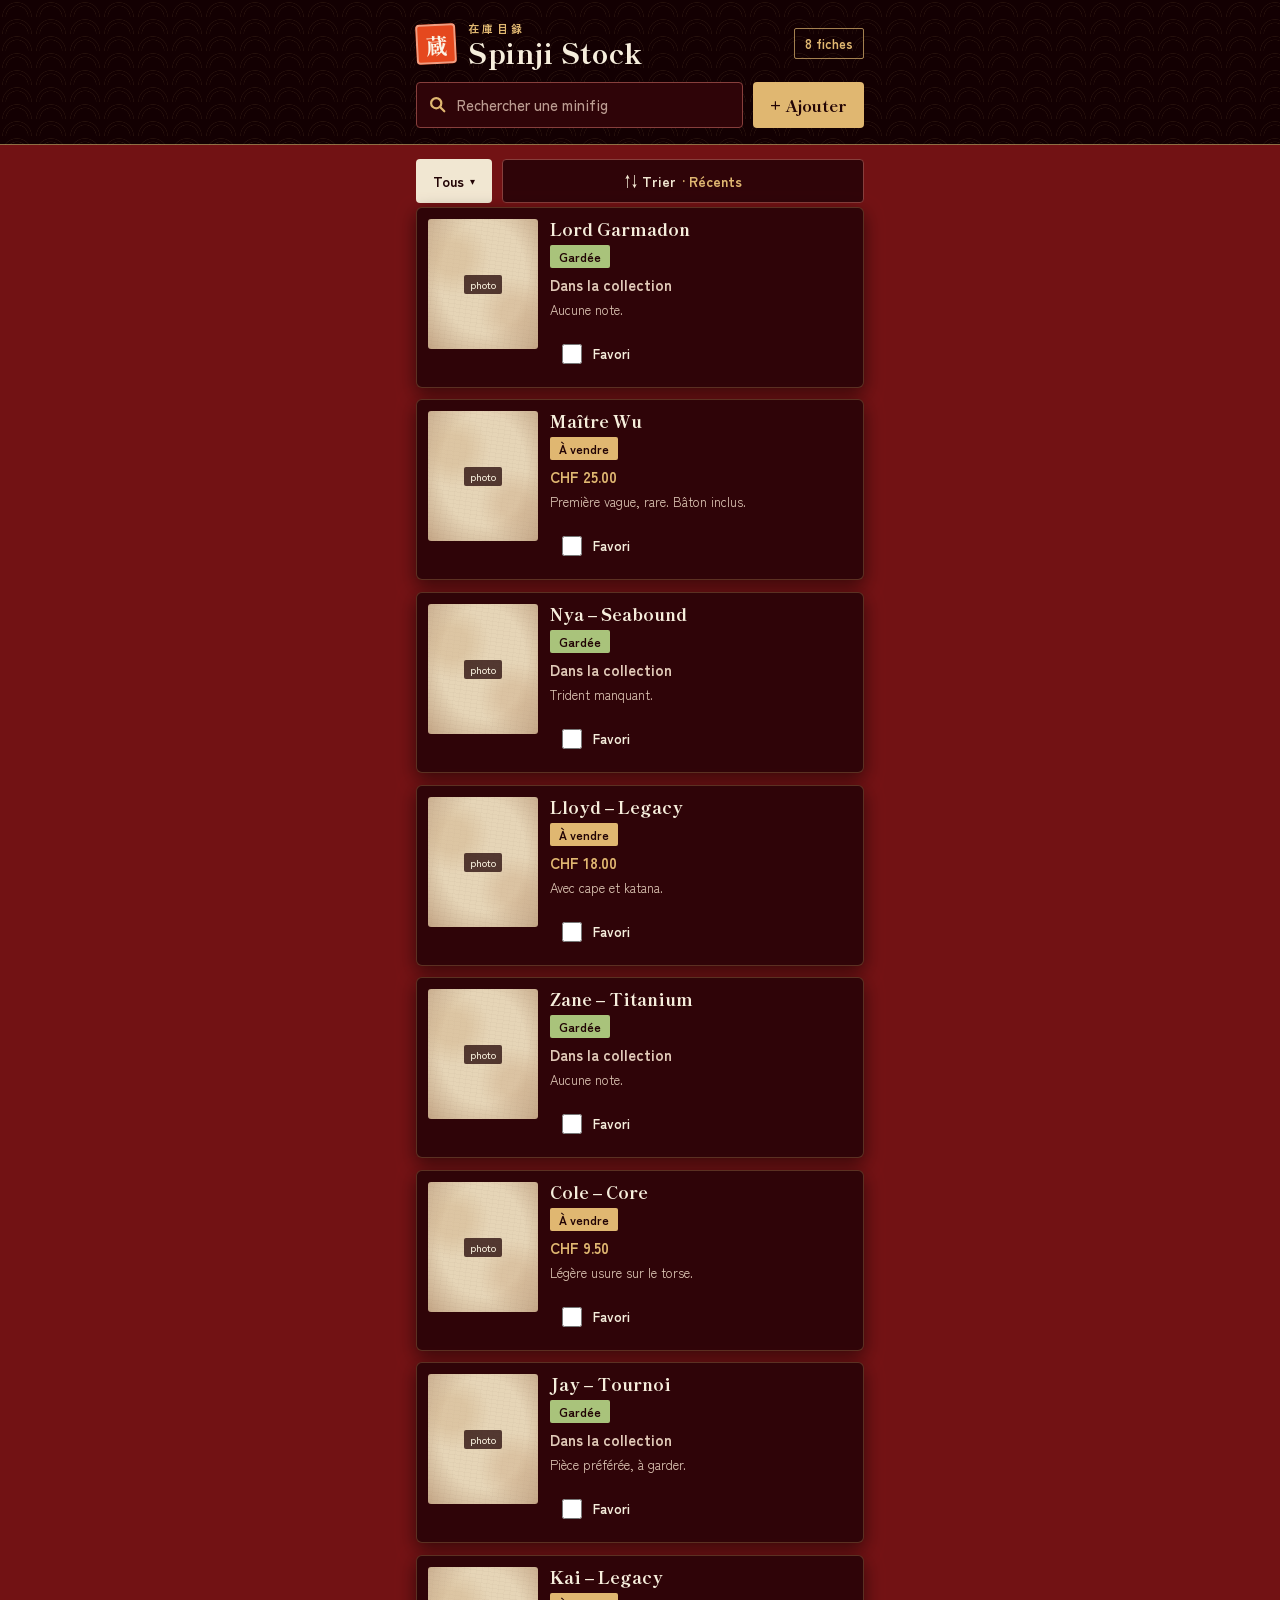
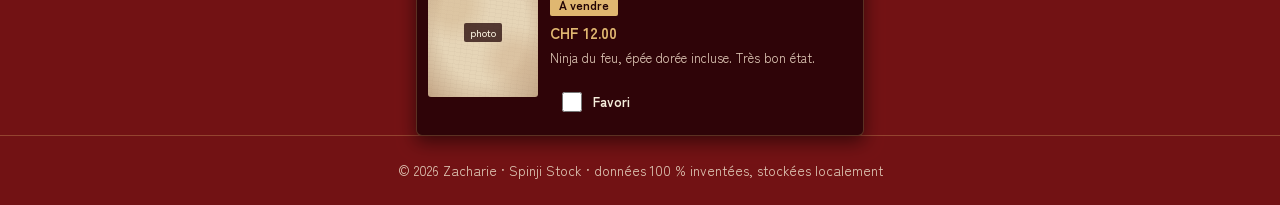
==== Projet/index.html @ 3c555c3f "ajout de la maquette" ====
<!DOCTYPE html>
<html lang="fr">
<head>
  <meta charset="utf-8">
  <meta name="viewport" content="width=device-width, initial-scale=1">
  <title>Spinji Stock — Collection Lego Ninjago</title>
  <link rel="preconnect" href="https://fonts.googleapis.com">
  <link rel="preconnect" href="https://fonts.gstatic.com" crossorigin>
  <link href="https://fonts.googleapis.com/css2?family=Shippori+Mincho+B1:wght@600;700;800&family=Zen+Kaku+Gothic+New:wght@500;700&display=swap" rel="stylesheet">
  <link rel="stylesheet" href="style.css">
  <link rel="stylesheet" href="exercices/s09/container-queries.css">
</head>
<body data-vue="liste">
  <header class="entete">
    <div class="contenu">
      <div class="titrage">
        <div class="sceau" id="sceau" lang="ja" aria-hidden="true">蔵</div>
        <div class="titrage-corps">
          <p class="titre-jp" lang="ja" id="titre-jp" aria-hidden="true">在庫目録</p>
          <h1 id="titre-ecran">Spinji Stock</h1>
        </div>
        <p class="compteur" id="compteur">0 fiche</p>
      </div>

      <nav aria-label="Navigation principale">
        <div class="nav-actions" data-vues="liste">
          <form class="recherche" role="search" id="form-recherche">
            <svg width="17" height="17" viewBox="0 0 20 20" fill="none" stroke="currentColor" stroke-width="2.6" stroke-linecap="round" aria-hidden="true"><circle cx="8.5" cy="8.5" r="6"></circle><line x1="13" y1="13" x2="18" y2="18"></line></svg>
            <label for="recherche" class="sr-only">Rechercher une minifig</label>
            <input type="search" id="recherche" placeholder="Rechercher une minifig" autocomplete="off">
            <button type="button" class="btn-effacer" id="effacer-recherche" aria-label="Effacer la recherche" hidden>✕</button>
          </form>
          <a href="#/ajout" class="btn btn-or">+ Ajouter</a>
        </div>

        <div data-vues="ajout" hidden>
          <button type="submit" form="form-fiche" class="btn btn-or btn-pleine" id="btn-enregistrer">Enregistrer</button>
        </div>

        <div data-vues="fiche" hidden>
          <a href="#/" class="btn btn-pleine">← Retour</a>
        </div>
      </nav>
    </div>
  </header>

  <main class="contenu">
    <!-- Écran 1 : liste -->
    <section id="vue-liste" data-vues="liste" aria-labelledby="titre-ecran">
      <div class="barre-outils">
        <button type="button" class="btn btn-filtre" id="btn-filtre" aria-haspopup="true" aria-expanded="false" aria-controls="menu-filtre">
          <span id="libelle-filtre">Tous</span> <span aria-hidden="true" style="font-size:10px">▾</span>
        </button>
        <button type="button" class="btn btn-tri" id="btn-tri">⇅ Trier <span id="libelle-tri">· Récents</span></button>
        <ul class="menu-filtre" id="menu-filtre" hidden>
          <li><button type="button" data-filtre="tous" aria-checked="true" role="menuitemradio">Tous <span class="coche" aria-hidden="true">✓</span></button></li>
          <li><button type="button" data-filtre="vendre" aria-checked="false" role="menuitemradio">À vendre <span class="coche" aria-hidden="true"></span></button></li>
          <li><button type="button" data-filtre="gardee" aria-checked="false" role="menuitemradio">Gardées <span class="coche" aria-hidden="true"></span></button></li>
        </ul>
      </div>

      <ul class="cartes-grille" id="liste-cartes" aria-live="polite"></ul>

      <div class="etat-vide" id="etat-vide" hidden>
        <div class="kanji" lang="ja" aria-hidden="true">空</div>
        <h2>Aucune fiche</h2>
        <p>Ta collection est vide. Touche « Ajouter » pour créer ta première fiche.</p>
      </div>

      <div class="etat-vide" id="etat-aucun-resultat" hidden>
        <div class="kanji" lang="ja" aria-hidden="true">無</div>
        <h2>Aucun résultat</h2>
        <p id="texte-aucun-resultat"></p>
        <button type="button" class="btn" id="btn-tout-effacer">Effacer la recherche</button>
      </div>
    </section>

    <!-- Écran 2 : ajout / modification -->
    <section id="vue-ajout" data-vues="ajout" class="vue-etroite" aria-labelledby="titre-ecran" hidden>
      <p class="resume-erreurs" id="resume-erreurs" role="alert" hidden></p>

      <form id="form-fiche" class="formulaire" novalidate>
        <input type="file" accept="image/*" id="champ-fichier" hidden>
        <div class="champ" id="zone-photo"></div>

        <div class="champ">
          <label for="champ-nom">Nom <span class="requis" aria-hidden="true">*</span></label>
          <input type="text" id="champ-nom" placeholder="Ex. Kai – Legacy" autocomplete="off" aria-describedby="erreur-nom" required>
          <span class="erreur" id="erreur-nom" hidden></span>
        </div>

        <div class="champ">
          <label for="champ-num">Numéro / set</label>
          <input type="text" id="champ-num" placeholder="Ex. njo123 · 70751" autocomplete="off">
        </div>

        <div class="ligne-prix">
          <div class="champ champ-prix">
            <label for="champ-prix">Prix CHF</label>
            <input type="text" id="champ-prix" inputmode="decimal" placeholder="0.00" autocomplete="off" aria-describedby="erreur-prix aide-prix">
          </div>
          <fieldset class="champ champ-statut">
            <legend class="libelle">Statut</legend>
            <div class="segments">
              <label><input type="radio" name="statut" value="vendre"> <span lang="ja">売</span> À vendre</label>
              <label><input type="radio" name="statut" value="gardee" checked> <span lang="ja">蔵</span> Gardée</label>
            </div>
          </fieldset>
        </div>
        <span class="erreur" id="erreur-prix" hidden></span>
        <span class="aide" id="aide-prix">Choisis « À vendre » pour indiquer un prix.</span>

        <div class="champ">
          <label for="champ-notes">Notes</label>
          <textarea id="champ-notes" rows="2" placeholder="État, accessoires, provenance…"></textarea>
        </div>
      </form>

      <button type="button" class="btn btn-pleine" id="btn-reinit">Réinitialiser</button>
      <a href="#/" class="btn btn-lien">← Retour à la liste</a>
    </section>

    <!-- Écran 3 : fiche -->
    <section id="vue-fiche" data-vues="fiche" class="vue-etroite" aria-labelledby="titre-ecran" hidden>
      <article class="fiche" id="fiche-contenu"></article>
      <div class="actions-fiche">
        <a href="#/" class="btn" id="lien-modifier">Modifier</a>
        <button type="button" class="btn btn-rouge" id="btn-supprimer">Supprimer</button>
      </div>
    </section>
  </main>

  <aside>
    <dialog id="dialogue-suppression" aria-labelledby="titre-dialogue">
      <h2 id="titre-dialogue"></h2>
      <p>La fiche sera retirée de ta collection. Action irréversible.</p>
      <div class="dialogue-actions">
        <button type="button" class="btn" id="btn-annuler">Annuler</button>
        <button type="button" class="btn btn-rouge" id="btn-confirmer">Oui, supprimer</button>
      </div>
    </dialog>
    <p class="toast" id="toast" role="status" hidden></p>
  </aside>

  <footer class="pied">
    <p>© 2026 Zacharie · Spinji Stock · données 100 % inventées, stockées localement</p>
  </footer>

  <script src="js/app.js"></script>
</body>
</html>
---- Projet/style.css ----
/* Spinji Stock — design tokens (variante « Enji » de la maquette : rouge sombre + or) */
:root {
  --color-bg: oklch(0.36 0.13 26);
  --color-header: oklch(0.12 0.045 20);
  --color-surface: oklch(0.2 0.07 20);
  --color-surface-hover: oklch(0.24 0.08 20);
  --color-field: oklch(0.14 0.05 20);
  --color-text: oklch(0.95 0.025 85);
  --color-text-muted: oklch(0.85 0.035 60);
  --color-paper: oklch(0.93 0.03 85);
  --color-ink: oklch(0.17 0.054 22);
  --color-primary: oklch(0.8 0.1 80);
  --color-primary-hover: oklch(0.86 0.08 82);
  --color-seal: oklch(0.62 0.2 35);
  --color-danger: oklch(0.5 0.19 33);
  --color-green: oklch(0.78 0.1 125);
  --color-border: oklch(0.46 0.1 24);
  --color-gold-line: oklch(0.8 0.1 80 / 0.3);
  --color-error: oklch(0.86 0.11 70);
  --color-favori-bg: oklch(0.29 0.09 24);
  --font-sans: "Zen Kaku Gothic New", system-ui, -apple-system, "Segoe UI", sans-serif;
  --font-titre: "Shippori Mincho B1", Georgia, serif;
  --space-1: 4px;
  --space-2: 8px;
  --space-3: 16px;
  --space-4: 24px;
  --space-5: 32px;
  --radius-card: 6px;
  --radius-btn: 4px;
  --radius-champ: 3px;
  --ombre-carte: 0 6px 18px oklch(0.08 0.04 20 / 0.55);
  --papier:
    radial-gradient(ellipse at 50% 45%, transparent 55%, oklch(0.62 0.07 60 / 0.55) 100%),
    radial-gradient(circle at 22% 30%, oklch(0.8 0.06 75 / 0.55) 0 12%, transparent 30%),
    radial-gradient(circle at 78% 72%, oklch(0.78 0.06 70 / 0.5) 0 10%, transparent 28%),
    repeating-linear-gradient(8deg, oklch(0.7 0.04 70 / 0.08) 0 1px, transparent 1px 4px),
    repeating-linear-gradient(97deg, oklch(0.7 0.04 70 / 0.06) 0 1px, transparent 1px 6px),
    oklch(0.88 0.045 82);
}

* {
  box-sizing: border-box;
}

body {
  margin: 0;
  background-color: var(--color-bg);
  color: var(--color-text);
  font-family: var(--font-sans);
  line-height: 1.5;
  min-height: 100vh;
  display: flex;
  flex-direction: column;
}

h1, h2, h3, p {
  margin: 0;
}

a {
  color: var(--color-primary);
}

:focus-visible {
  outline: 3px solid var(--color-primary);
  outline-offset: 2px;
}

[hidden] {
  display: none !important;
}

.sr-only {
  position: absolute;
  width: 1px;
  height: 1px;
  overflow: hidden;
  clip: rect(0 0 0 0);
  white-space: nowrap;
}

.contenu {
  width: 100%;
  max-width: 480px; /* largeur d'un téléphone, même sur ordinateur */
  margin: 0 auto;
  padding: 0 var(--space-3);
}

/* ---------- En-tête ---------- */
.entete {
  background:
    radial-gradient(circle at 50% 100%, transparent 44%, oklch(0.8 0.1 80 / 0.1) 46%, transparent 49%, transparent 58%, oklch(0.8 0.1 80 / 0.1) 60%, transparent 63%) 0 0 / 34px 17px,
    var(--color-header);
  border-bottom: 1px solid oklch(0.8 0.1 80 / 0.6);
}

.entete .contenu {
  padding-top: 20px;
  padding-bottom: var(--space-3);
  display: flex;
  flex-direction: column;
  gap: 14px;
}

.titrage {
  display: flex;
  align-items: center;
  gap: 12px;
}

.sceau {
  flex: none;
  width: 40px;
  height: 40px;
  display: flex;
  align-items: center;
  justify-content: center;
  border-radius: 4px;
  background: var(--color-seal);
  color: oklch(0.97 0.02 85);
  font: 800 22px var(--font-titre);
  box-shadow: inset 0 0 0 2px oklch(0.97 0.02 85 / 0.5);
  transform: rotate(-3deg);
}

.titrage-corps {
  flex: 1;
  min-width: 0;
  display: flex;
  flex-direction: column;
  gap: 1px;
}

.titre-jp {
  font: 700 11px var(--font-sans);
  letter-spacing: 0.3em;
  color: var(--color-primary);
}

.entete h1 {
  font: 800 26px/1.1 var(--font-titre);
  letter-spacing: 0.02em;
}

.compteur {
  flex: none;
  font: 700 13px var(--font-sans);
  padding: 5px 10px;
  border: 1px solid oklch(0.8 0.1 80 / 0.7);
  border-radius: 2px;
  color: var(--color-primary);
}

.nav-actions {
  display: flex;
  gap: 10px;
}

.recherche {
  flex: 1;
  min-width: 0;
  display: flex;
  align-items: center;
  gap: 9px;
  height: 46px;
  padding: 0 12px;
  background: var(--color-surface);
  border: 1px solid var(--color-border);
  border-radius: var(--radius-btn);
  color: var(--color-primary);
}

.recherche svg {
  flex: none;
}

.recherche input {
  flex: 1;
  min-width: 0;
  height: 100%;
  border: none;
  background: transparent;
  color: var(--color-paper);
  font: 500 15px var(--font-sans);
}

.recherche input::placeholder {
  color: oklch(0.72 0.04 40);
}

.recherche input:focus-visible {
  outline: none;
}

.recherche:has(input:focus-visible) {
  outline: 3px solid var(--color-primary);
  outline-offset: 2px;
}

.btn-effacer {
  flex: none;
  width: 30px;
  height: 30px;
  border: 1px solid var(--color-border);
  border-radius: 2px;
  background: transparent;
  color: var(--color-paper);
  font-size: 16px;
  cursor: pointer;
}

/* ---------- Boutons ---------- */
.btn {
  display: inline-flex;
  align-items: center;
  justify-content: center;
  gap: 6px;
  min-height: 46px;
  padding: 0 16px;
  border: 1px solid oklch(0.93 0.03 85 / 0.6);
  border-radius: var(--radius-btn);
  background: transparent;
  color: var(--color-paper);
  font: 700 16px var(--font-titre);
  text-decoration: none;
  cursor: pointer;
}

.btn:hover {
  background: var(--color-surface);
}

.btn-or {
  border-color: transparent;
  background: var(--color-primary);
  color: var(--color-ink);
  font-weight: 800;
}

.btn-or:hover {
  background: var(--color-primary-hover);
}

.btn-rouge {
  border-color: transparent;
  background: var(--color-danger);
  color: oklch(0.97 0.02 85);
  font-weight: 800;
}

.btn-rouge:hover {
  background: oklch(0.44 0.17 33);
}

.btn-pleine {
  width: 100%;
  min-height: 50px;
}

.btn-lien {
  align-self: center;
  min-height: 44px;
  padding: 0 12px;
  border: none;
  color: var(--color-primary);
  font: 700 15px var(--font-sans);
  text-decoration: underline;
  text-underline-offset: 4px;
}

.btn-lien:hover {
  background: transparent;
}

/* ---------- Filtres ---------- */
.barre-outils {
  position: relative;
  display: flex;
  gap: 10px;
  padding-top: 14px;
  padding-bottom: var(--space-1);
}

.barre-outils .btn {
  min-height: 44px;
  font: 700 14px var(--font-sans);
}

.btn-filtre {
  flex: none;
  border-color: transparent;
  background: var(--color-paper);
  color: var(--color-ink);
}

.btn-filtre:hover {
  background: var(--color-primary-hover);
}

.btn-tri {
  flex: 1;
  min-width: 0;
  border-color: var(--color-border);
  background: var(--color-surface);
}

.btn-tri span {
  color: var(--color-primary);
}

.menu-filtre {
  position: absolute;
  top: 64px;
  left: var(--space-3);
  z-index: 6;
  min-width: 200px;
  margin: 0;
  padding: 6px;
  list-style: none;
  border-radius: var(--radius-btn);
  background: var(--color-paper);
  color: var(--color-ink);
  box-shadow: 0 14px 34px oklch(0 0 0 / 0.45);
}

.menu-filtre button {
  width: 100%;
  min-height: 44px;
  padding: 0 12px;
  border: none;
  border-radius: 2px;
  background: transparent;
  color: var(--color-ink);
  font: 700 15px var(--font-sans);
  display: flex;
  justify-content: space-between;
  align-items: center;
  cursor: pointer;
}

.menu-filtre button[aria-checked="true"] {
  background: oklch(0.86 0.05 85);
}

.menu-filtre .coche {
  color: var(--color-danger);
}

/* ---------- Grille de cartes (mobile first) ---------- */
main {
  flex: 1;
  padding-top: 12px;
  padding-bottom: var(--space-5);
}

.cartes-grille {
  display: grid;
  grid-template-columns: 1fr;
  gap: 12px;
  margin: 0;
  padding: 0;
  list-style: none;
}

.carte {
  position: relative;
  display: flex;
  flex-direction: column;
  gap: 12px;
  padding: 11px;
  border: 1px solid oklch(0.8 0.1 80 / 0.25);
  border-radius: var(--radius-card);
  background: var(--color-surface);
  box-shadow: var(--ombre-carte);
  transition: background-color 0.15s ease, border-color 0.15s ease;
}

.carte:hover {
  background: var(--color-surface-hover);
}

.carte-nouvelle {
  border: 2px solid var(--color-primary);
}

.carte-photo,
.fiche-photo {
  position: relative;
  display: flex;
  align-items: center;
  justify-content: center;
  overflow: hidden;
  border-radius: 3px;
  background: var(--papier);
}

.carte-photo {
  height: 120px;
}

.carte-photo img,
.fiche-photo img {
  position: absolute;
  inset: 0;
  width: 100%;
  height: 100%;
  object-fit: contain;
}

.photo-vide {
  padding: 2px 6px;
  border-radius: 2px;
  background: oklch(0.17 0.054 22 / 0.75);
  color: var(--color-text);
  font: 500 10px var(--font-sans);
}

.carte-corps {
  display: flex;
  flex-direction: column;
  gap: 6px;
  min-width: 0;
}

.carte-nom {
  font: 800 17px/1.2 var(--font-titre);
  text-wrap: pretty;
}

.carte-lien {
  color: var(--color-text);
  text-decoration: none;
}

.carte-lien::after {
  content: "";
  position: absolute;
  inset: 0;
}

.badge {
  align-self: flex-start;
  padding: 3px 9px;
  border-radius: 2px;
  background: var(--color-green);
  color: var(--color-ink);
  font: 700 12px var(--font-sans);
}

.badge-vendre {
  background: var(--color-primary);
}

.prix {
  font: 700 15px var(--font-sans);
  color: var(--color-text-muted);
}

.prix-vendre {
  color: var(--color-primary);
}

.notes-courtes {
  font-size: 13px;
  line-height: 1.4;
  color: var(--color-text-muted);
  display: -webkit-box;
  -webkit-line-clamp: 2;
  -webkit-box-orient: vertical;
  overflow: hidden;
}

/* Favori (case à cocher) */
.favori {
  position: relative;
  z-index: 1;
  align-self: flex-start;
  display: inline-flex;
  align-items: center;
  gap: var(--space-2);
  min-height: 44px;
  padding: 0 var(--space-2);
  font: 700 13px var(--font-sans);
  cursor: pointer;
}

.toggle-favori {
  width: 20px;
  height: 20px;
  accent-color: var(--color-primary);
  cursor: pointer;
}

/* ---------- États vides ---------- */
.etat-vide {
  margin: 40px auto 0;
  max-width: 300px;
  display: flex;
  flex-direction: column;
  align-items: center;
  gap: 12px;
  text-align: center;
}

.etat-vide .kanji {
  width: 84px;
  height: 84px;
  display: flex;
  align-items: center;
  justify-content: center;
  border: 1px solid oklch(0.8 0.1 80 / 0.6);
  border-radius: 999px;
  color: var(--color-primary);
  font: 800 36px var(--font-titre);
}

.etat-vide h2 {
  margin-top: var(--space-1);
  font: 800 21px var(--font-titre);
}

.etat-vide p {
  line-height: 1.6;
  color: var(--color-text-muted);
}

/* ---------- Formulaire & fiche ---------- */
.vue-etroite {
  max-width: 680px;
  margin-inline: auto;
  display: flex;
  flex-direction: column;
  gap: 14px;
  padding-top: var(--space-3);
}

.resume-erreurs {
  display: flex;
  gap: 10px;
  align-items: center;
  padding: 10px 12px;
  border-left: 5px solid oklch(0.58 0.2 33);
  border-radius: var(--radius-btn);
  background: var(--color-paper);
  color: var(--color-ink);
  font: 700 15px var(--font-sans);
}

.resume-erreurs::before {
  content: "誤";
  font: 800 18px var(--font-titre);
  color: var(--color-danger);
}

.formulaire,
.fiche {
  padding: 18px var(--space-3);
  border: 1px solid var(--color-gold-line);
  border-radius: var(--radius-card);
  background: var(--color-surface);
  box-shadow: 0 8px 24px oklch(0.08 0.04 20 / 0.55);
  display: flex;
  flex-direction: column;
  gap: 15px;
}

.champ {
  display: flex;
  flex-direction: column;
  gap: 6px;
}

.champ > label,
.libelle {
  font: 700 14px var(--font-sans);
}

.requis {
  color: var(--color-primary);
}

.champ input[type="text"],
.champ textarea {
  width: 100%;
  min-height: 48px;
  padding: 0 12px;
  border: 1px solid var(--color-border);
  border-radius: var(--radius-champ);
  background: var(--color-field);
  color: var(--color-paper);
  font: 500 16px var(--font-sans);
}

.champ textarea {
  padding: 10px 12px;
  font-size: 15px;
  line-height: 1.5;
  resize: vertical;
}

.champ input::placeholder,
.champ textarea::placeholder {
  color: oklch(0.68 0.04 40);
}

.champ input:focus-visible,
.champ textarea:focus-visible {
  outline: none;
  border-color: var(--color-primary);
}

.champ [aria-invalid="true"] {
  border-color: var(--color-error);
}

.erreur {
  font: 700 14px var(--font-sans);
  color: var(--color-error);
}

.erreur::before {
  content: "⚠ ";
}

.aide {
  font-size: 13px;
  color: var(--color-text-muted);
}

.ligne-prix {
  display: grid;
  grid-template-columns: minmax(0, 0.9fr) minmax(0, 2fr);
  gap: 10px;
}

.champ-statut {
  min-width: 0;
  margin: 0;
  padding: 0;
  border: none;
}

.champ-statut legend {
  margin-bottom: 6px;
}

.champ-prix input:disabled {
  opacity: 0.5;
}

.segments {
  display: grid;
  grid-template-columns: 1fr 1fr;
  gap: 3px;
  height: 48px;
  padding: 3px;
  border: 1px solid var(--color-border);
  border-radius: var(--radius-champ);
  background: var(--color-field);
}

.segments label {
  position: relative;
  display: flex;
  align-items: center;
  justify-content: center;
  gap: 4px;
  border-radius: 2px;
  color: var(--color-text-muted);
  font: 700 14px var(--font-sans);
  cursor: pointer;
}

.segments input {
  position: absolute;
  opacity: 0;
}

.segments label:has(input[value="vendre"]:checked) {
  background: var(--color-primary);
  color: var(--color-ink);
}

.segments label:has(input[value="gardee"]:checked) {
  background: var(--color-green);
  color: var(--color-ink);
}

.segments label:has(input:focus-visible) {
  outline: 3px solid var(--color-primary);
  outline-offset: 2px;
}

.photo-champ,
.btn-photo {
  align-self: center;
  width: 160px;
  height: 189px;
  border-radius: 3px;
}

.photo-champ {
  position: relative;
  overflow: hidden;
  background: var(--papier);
}

.photo-champ img {
  width: 100%;
  height: 100%;
  object-fit: contain;
}

.btn-photo {
  display: flex;
  flex-direction: column;
  align-items: center;
  justify-content: center;
  gap: var(--space-2);
  border: 1px dashed oklch(0.45 0.08 40);
  background: var(--papier);
  color: oklch(0.2 0.06 22);
  font: 700 14px var(--font-sans);
  cursor: pointer;
}

.btn-photo .kanji-photo {
  font: 800 28px var(--font-titre);
  color: var(--color-danger);
}

.photo-champ .btn-changer {
  position: absolute;
  left: var(--space-2);
  right: var(--space-2);
  bottom: var(--space-2);
  min-height: 44px;
  border: none;
  border-radius: 3px;
  background: oklch(0.17 0.054 22 / 0.85);
  color: var(--color-paper);
  font: 700 13px var(--font-sans);
  cursor: pointer;
}

.fiche {
  gap: 14px;
  padding: var(--space-3);
}

.fiche-photo {
  height: 191px;
}

.fiche-sceau {
  position: absolute;
  top: 12px;
  right: 12px;
  width: 44px;
  height: 44px;
  display: flex;
  align-items: center;
  justify-content: center;
  border-radius: 4px;
  background: var(--color-green);
  color: var(--color-ink);
  font: 800 24px var(--font-titre);
  transform: rotate(-4deg);
  box-shadow: inset 0 0 0 2px oklch(0.17 0.054 22 / 0.35);
}

.fiche-sceau.vendre {
  background: var(--color-primary);
}

.fiche h2 {
  font: 800 27px/1.1 var(--font-titre);
  text-wrap: pretty;
}

.fiche .num {
  font: 700 13px var(--font-sans);
  color: var(--color-text-muted);
}

.fiche dl {
  margin: 0;
  display: flex;
  flex-direction: column;
  gap: 12px;
}

.fiche-ligne {
  display: flex;
  justify-content: space-between;
  align-items: baseline;
  gap: var(--space-3);
  padding-top: 12px;
  border-top: 1px solid var(--color-gold-line);
}

.fiche-ligne dt {
  font: 700 14px var(--font-sans);
  color: var(--color-text-muted);
}

.fiche-ligne dd {
  margin: 0;
  font: 700 15px var(--font-sans);
}

.fiche-ligne .prix {
  font: 800 22px var(--font-titre);
}

.fiche-notes {
  display: flex;
  flex-direction: column;
  gap: 6px;
  padding: 12px;
  border-radius: 4px;
  background: var(--color-field);
}

.fiche-notes h3 {
  font: 800 14px var(--font-titre);
  color: var(--color-primary);
}

.fiche-notes p {
  line-height: 1.55;
}

.actions-fiche {
  display: flex;
  flex-wrap: wrap;
  justify-content: center;
  gap: var(--space-3);
}

/* ---------- Dialogue de confirmation & toast ---------- */
dialog {
  width: calc(100% - 36px);
  max-width: 420px;
  padding: 20px 18px 18px;
  border: none;
  border-radius: var(--radius-card);
  background: var(--color-paper);
  color: var(--color-ink);
  box-shadow: 0 14px 34px oklch(0 0 0 / 0.5);
}

dialog::backdrop {
  background: oklch(0.1 0.04 20 / 0.7);
}

dialog h2 {
  margin-bottom: 12px;
  font: 800 21px/1.3 var(--font-titre);
}

dialog p {
  color: oklch(0.35 0.04 25);
}

.dialogue-actions {
  display: grid;
  grid-template-columns: 1fr 1fr;
  gap: 10px;
  margin-top: var(--space-3);
}

.dialogue-actions .btn {
  min-height: 48px;
  font: 700 15px var(--font-sans);
}

.dialogue-actions .btn:not(.btn-rouge) {
  border-color: var(--color-ink);
  color: var(--color-ink);
}

.dialogue-actions .btn:not(.btn-rouge):hover {
  background: oklch(0.86 0.05 85);
}

.toast {
  position: fixed;
  left: 50%;
  bottom: var(--space-4);
  z-index: 20;
  max-width: calc(100% - 32px);
  transform: translateX(-50%);
  padding: 10px var(--space-3);
  border-radius: var(--radius-btn);
  background: var(--color-primary);
  color: var(--color-ink);
  box-shadow: 0 8px 24px oklch(0 0 0 / 0.4);
  font: 800 14px var(--font-sans);
}

/* ---------- Pied de page ---------- */
.pied {
  padding: var(--space-4) var(--space-3);
  text-align: center;
  font-size: 0.85rem;
  color: var(--color-text-muted);
  border-top: 1px solid var(--color-gold-line);
}

/* ---------- Bureau (≥ 768px) ---------- */
@media (min-width: 768px) {
  /* Mise en page volontairement identique au mobile : colonne unique de 480px */
  .entete h1 {
    font-size: 28px;
  }

  .vue-etroite {
    padding-top: var(--space-4);
  }
}

@media (prefers-reduced-motion: reduce) {
  *, *::before, *::after {
    transition-duration: 0.01ms !important;
    animation-duration: 0.01ms !important;
  }
}

/* ---------- S09-AV2 : thème dynamique avec :has(), sans JS ---------- */
.carte:has(.toggle-favori:checked) {
  background: var(--color-favori-bg);
  border: 2px solid var(--color-primary);
}

.carte:has(.toggle-favori:checked) .favori {
  color: var(--color-primary);
}
---- Projet/exercices/s09/container-queries.css ----
/* S09-AV1 — Container Queries (@container)
   Chaque carte vit dans un conteneur (.carte-conteneur) et choisit sa
   disposition selon la largeur de CE conteneur, pas celle de la fenêtre. */

.carte-conteneur {
  container-type: inline-size;
  container-name: carte;
}

/* Étroit (< 400px) : disposition verticale, photo au-dessus (par défaut dans style.css) */

/* Large (≥ 400px) : disposition horizontale, photo à gauche */
@container carte (min-width: 400px) {
  .carte {
    display: grid;
    grid-template-columns: 110px minmax(0, 1fr);
    align-items: start;
  }

  .carte-photo {
    height: 130px;
    grid-row: span 2;
  }

  .carte-nom {
    padding-right: 0;
  }

  .favori {
    grid-column: 2;
  }
}
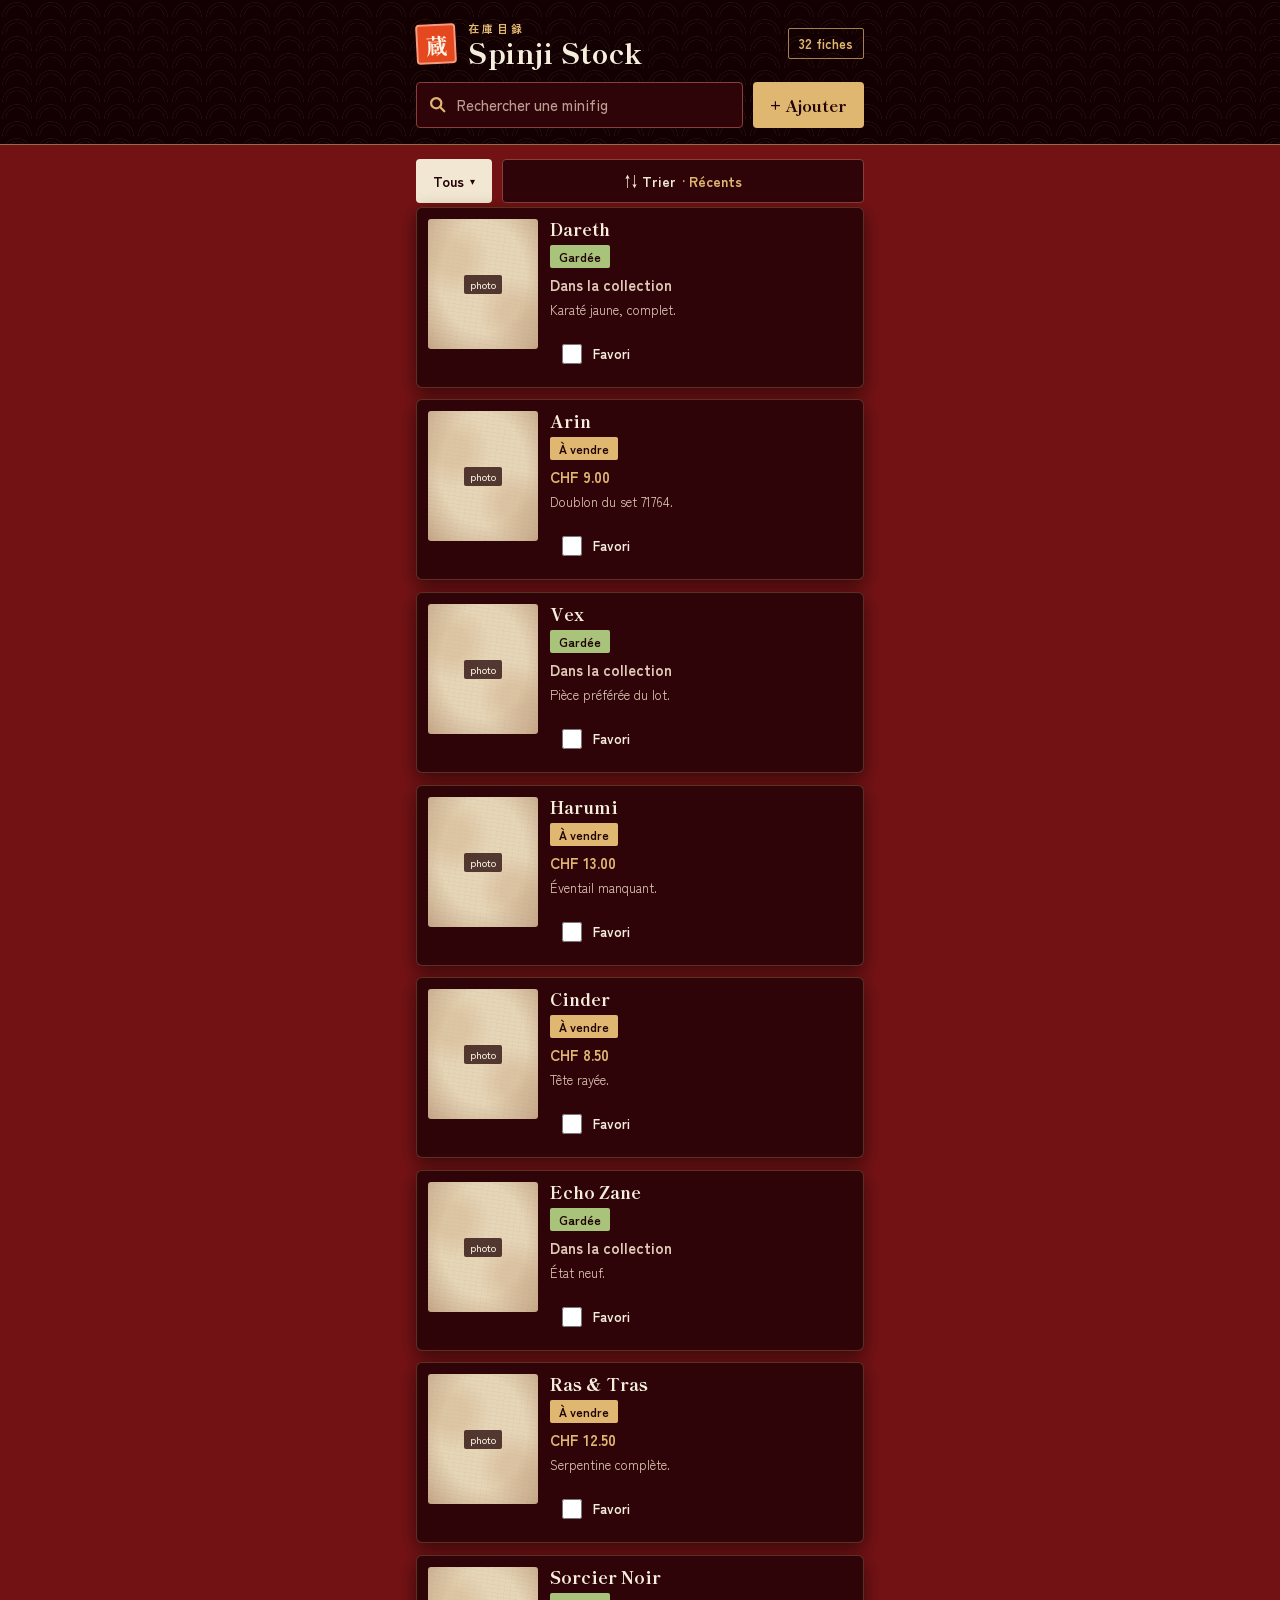
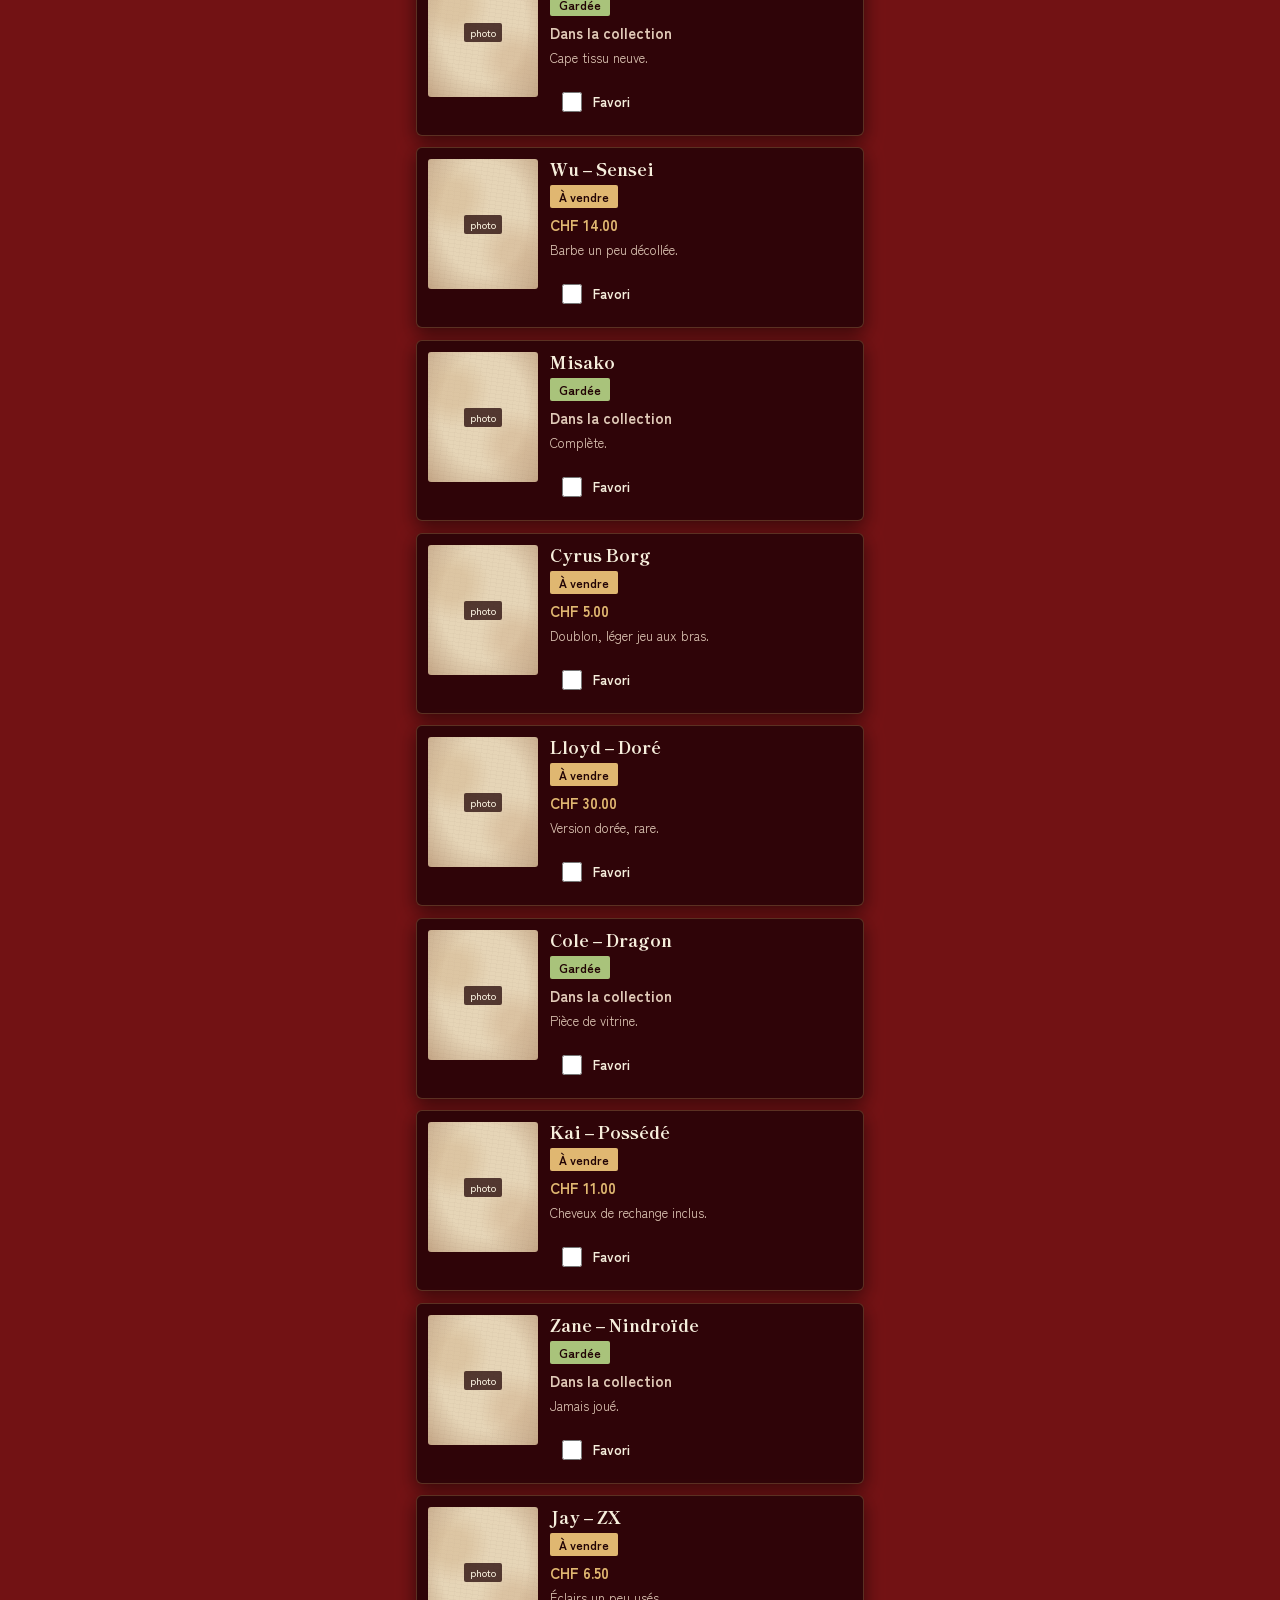
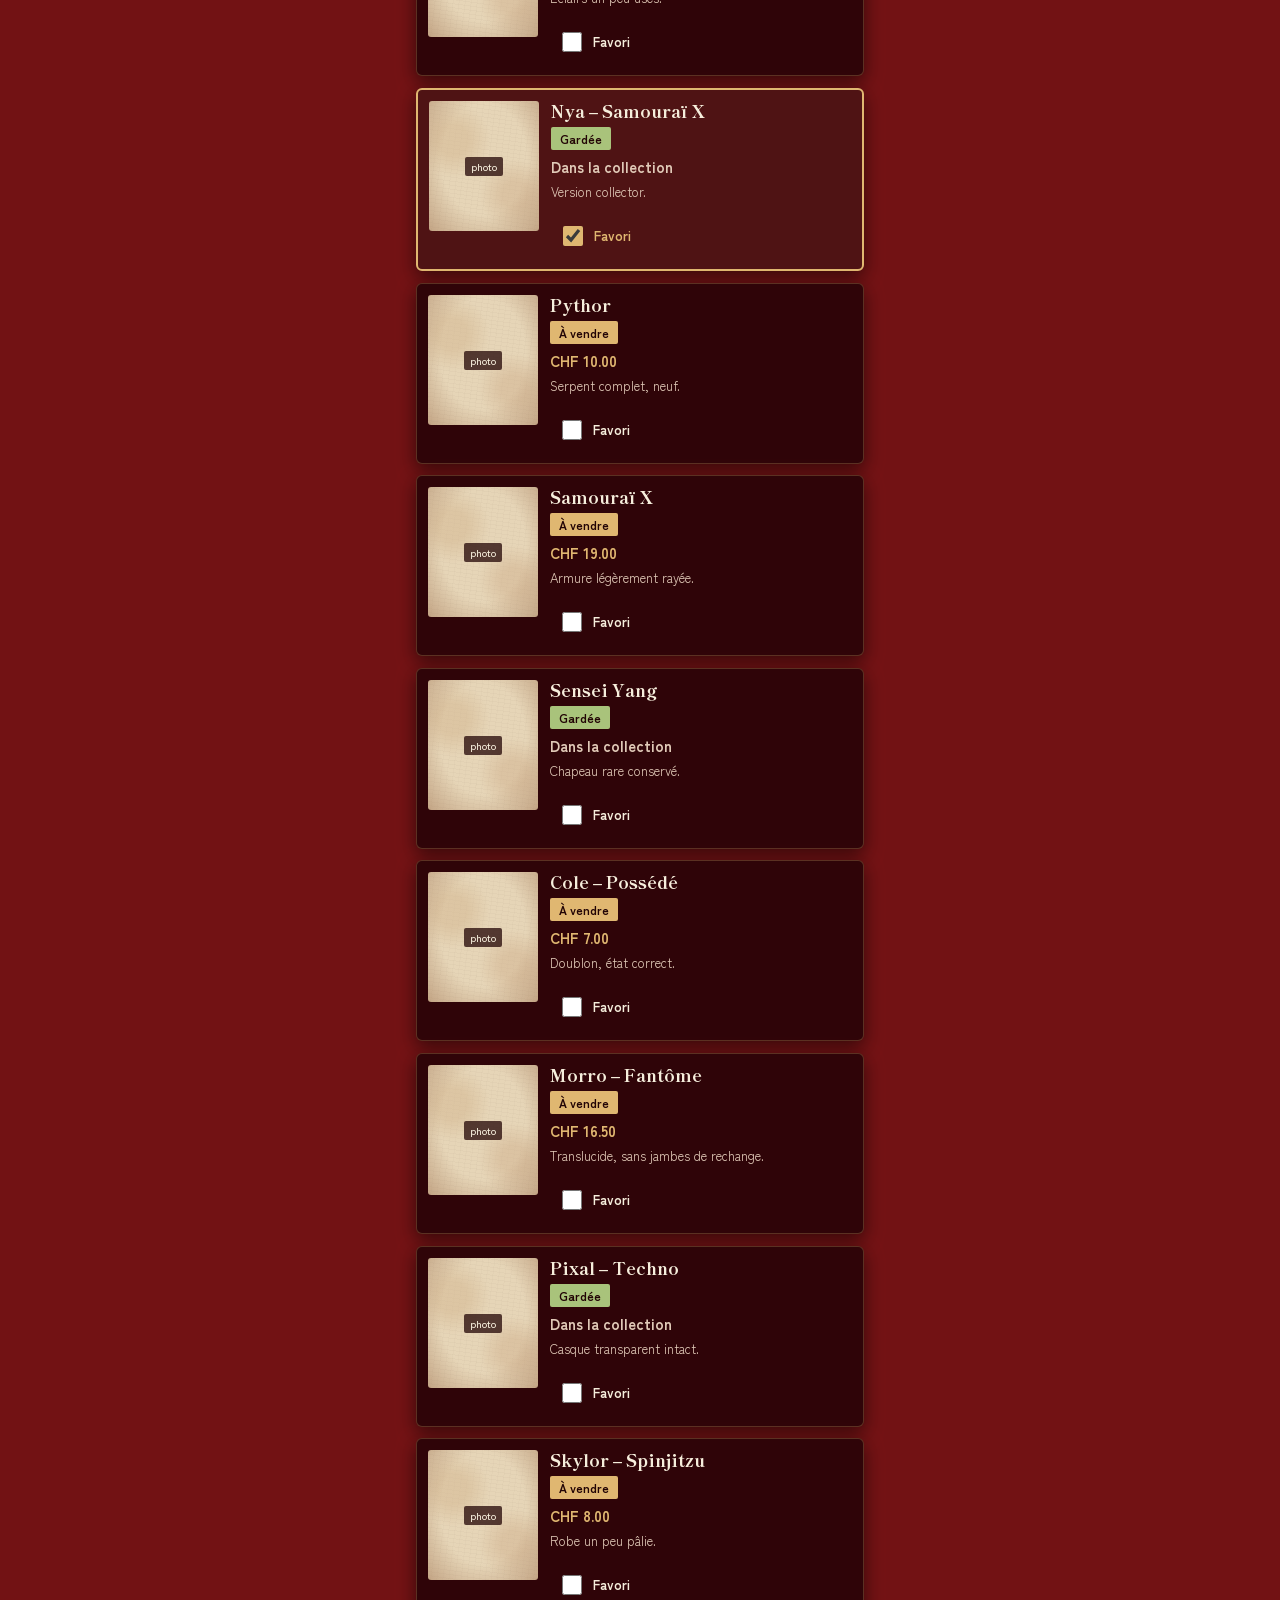
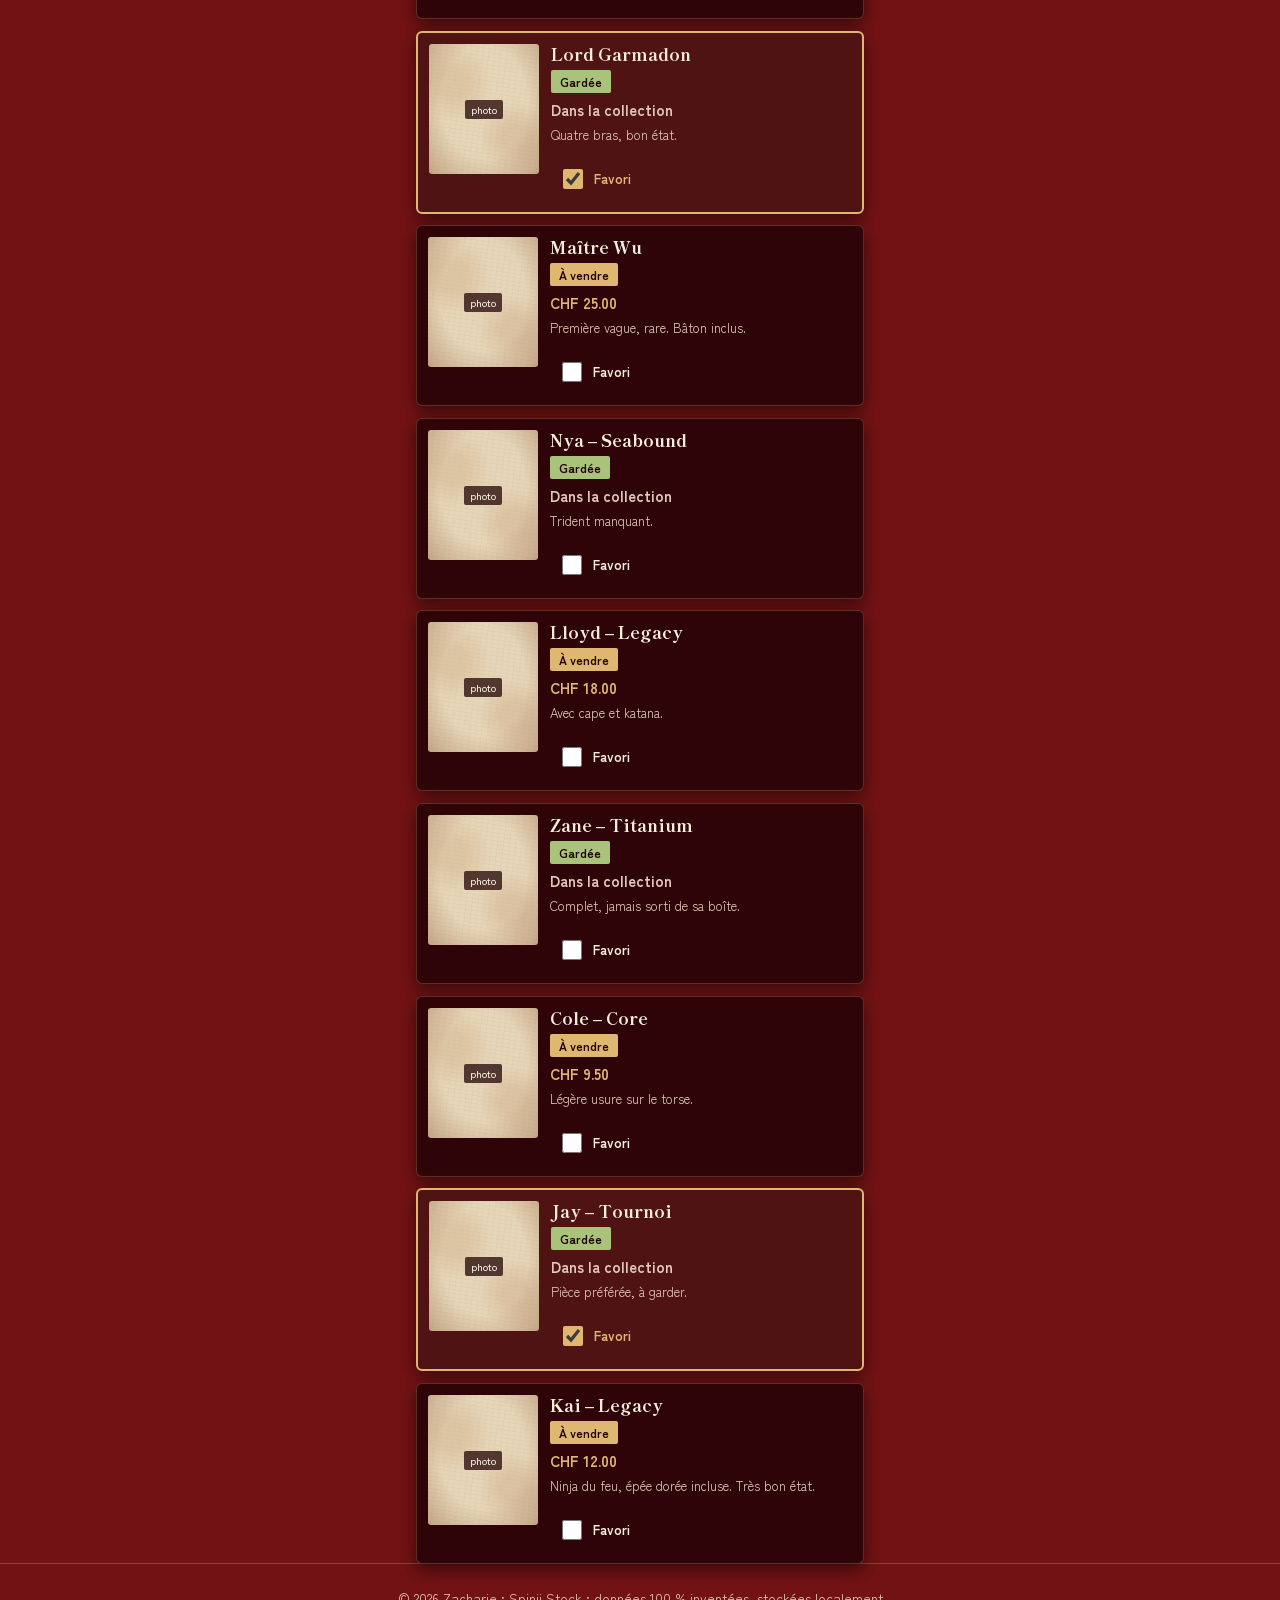
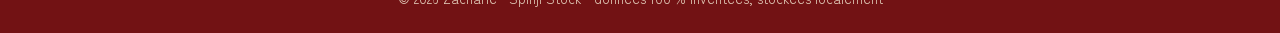
==== commit 3bd6e79b: "Affiche les cartes depuis data.json Co-Authored-By: Claude Sonnet 5.5 <noreply@anthropic.com>" ====
--- a/Projet/index.html
+++ b/Projet/index.html
@@ -59,13 +59,8 @@
         </ul>
       </div>
 
+      <p id="etat" class="etat-message" role="status"></p>
       <ul class="cartes-grille" id="liste-cartes" aria-live="polite"></ul>
-
-      <div class="etat-vide" id="etat-vide" hidden>
-        <div class="kanji" lang="ja" aria-hidden="true">空</div>
-        <h2>Aucune fiche</h2>
-        <p>Ta collection est vide. Touche « Ajouter » pour créer ta première fiche.</p>
-      </div>
 
       <div class="etat-vide" id="etat-aucun-resultat" hidden>
         <div class="kanji" lang="ja" aria-hidden="true">無</div>
@@ -146,6 +141,6 @@
     <p>© 2026 Zacharie · Spinji Stock · données 100 % inventées, stockées localement</p>
   </footer>
 
-  <script src="js/app.js"></script>
+  <script src="app.js"></script>
 </body>
 </html>
--- a/Projet/style.css
+++ b/Projet/style.css
@@ -491,6 +491,27 @@
   cursor: pointer;
 }
 
+/* ---------- États (chargement, erreur, vide) ---------- */
+.etat-message {
+  margin-top: var(--space-3);
+  text-align: center;
+  font-weight: 700;
+  color: var(--color-text-muted);
+}
+
+.etat-message:empty {
+  display: none;
+}
+
+.etat-message.erreur-chargement {
+  padding: 10px 12px;
+  border-left: 5px solid oklch(0.58 0.2 33);
+  border-radius: var(--radius-btn);
+  background: var(--color-paper);
+  color: var(--color-ink);
+  text-align: left;
+}
+
 /* ---------- États vides ---------- */
 .etat-vide {
   margin: 40px auto 0;
